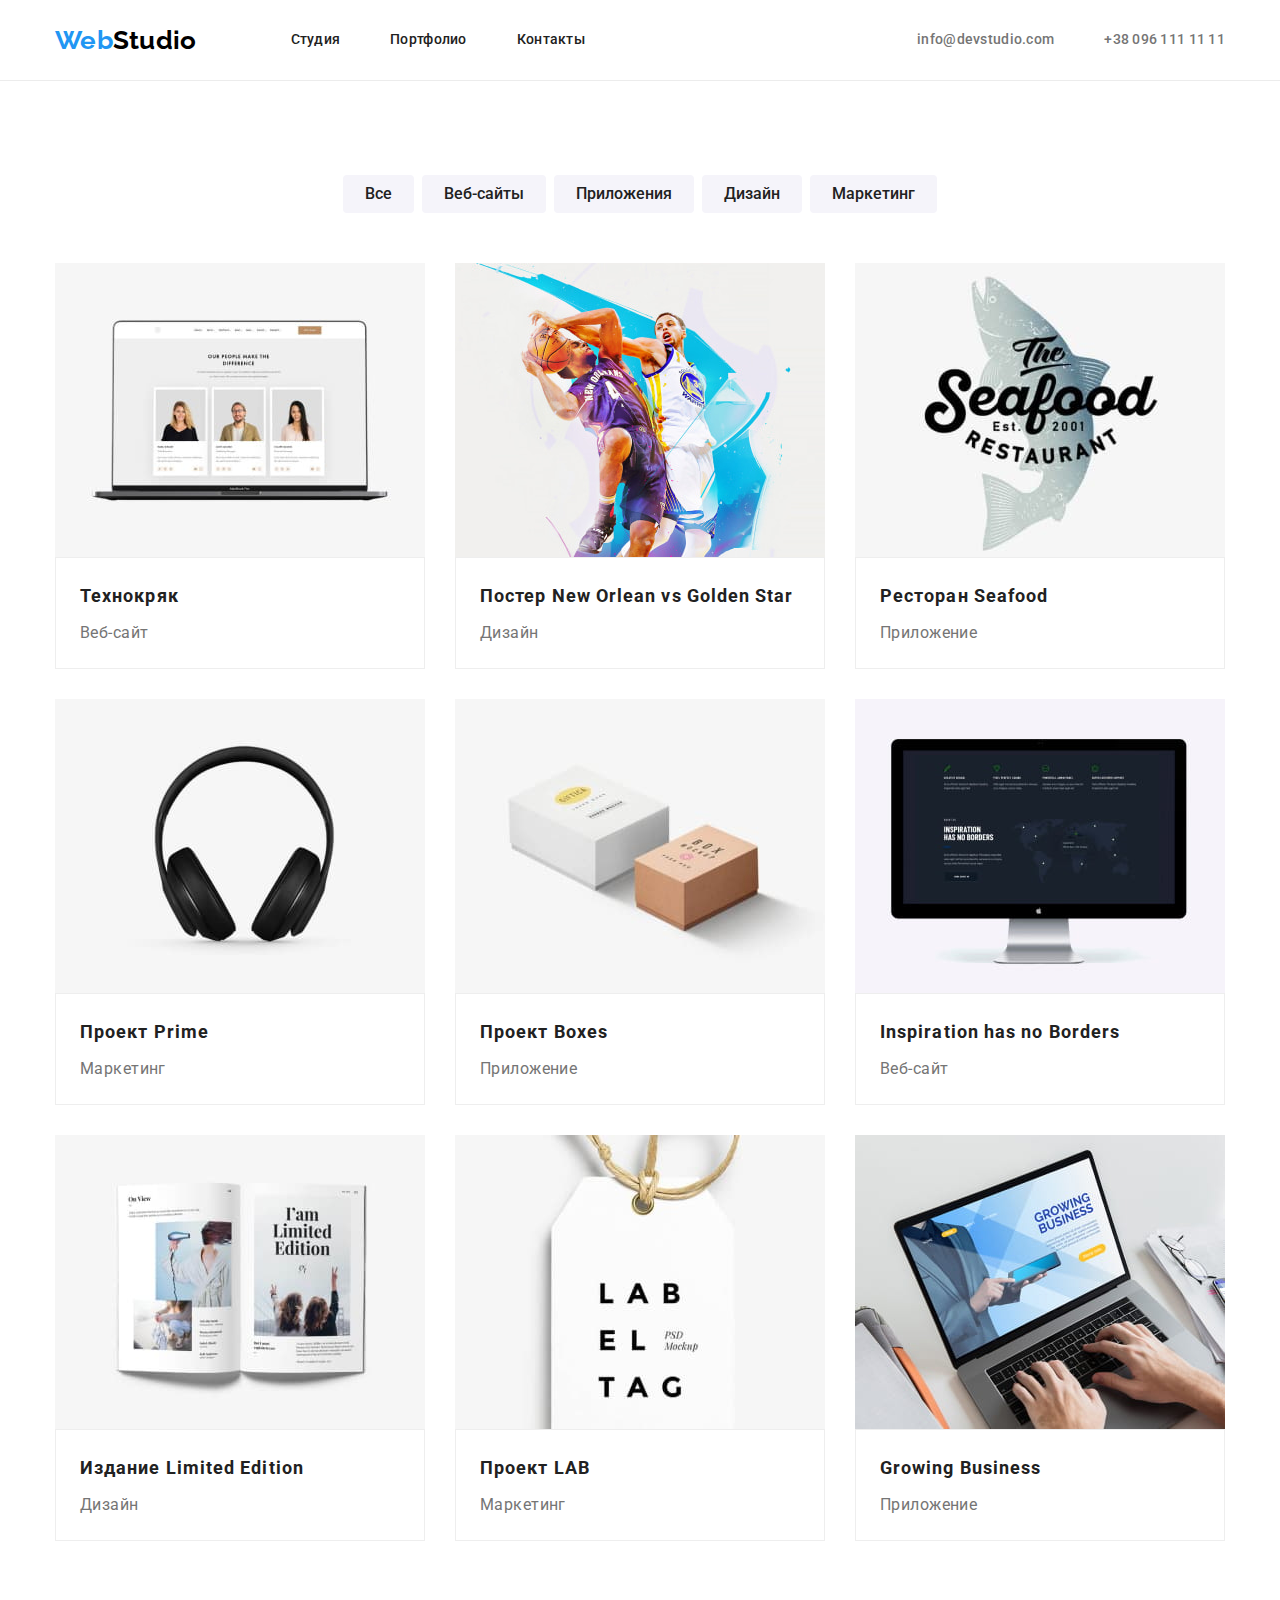
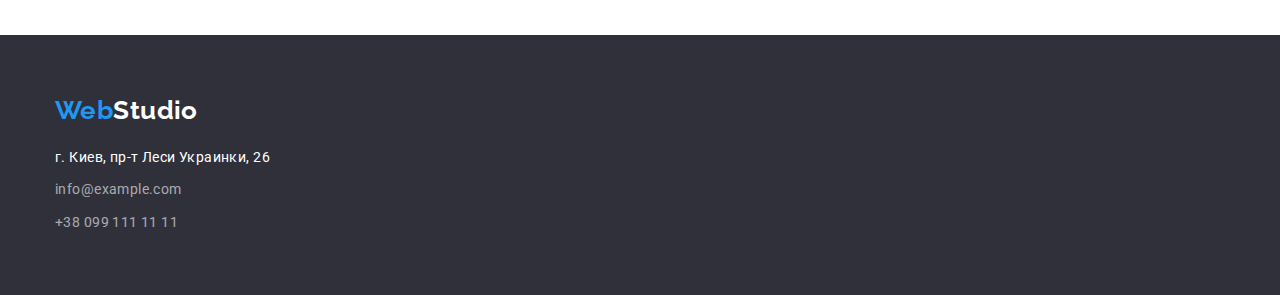
==== portfolio.html @ 49dc8cf2 "Initial commit" ====
<!DOCTYPE html>
<html lang="ru">
  <head>
    <meta charset="UTF-8" />
    <meta http-equiv="X-UA-Compatible" content="IE=edge" />
    <meta name="viewport" content="width=device-width, initial-scale=1.0" />
    <title>Portfolio</title>
    <link rel="stylesheet" href="./css/modern-normalise.css" />
    <link rel="stylesheet" href="./css/styles.css" />
    <link rel="preconnect" href="https://fonts.googleapis.com" />
    <link rel="preconnect" href="https://fonts.gstatic.com" crossorigin />
    <link
      href="https://fonts.googleapis.com/css2?family=Roboto:wght@400;500;700;900&display=swap"
      rel="stylesheet"
    />
    <link
      href="https://fonts.googleapis.com/css2?family=Raleway:wght@700&display=swap"
      rel="stylesheet"
    />
  </head>
  <body>
    <header class="header">
      <div class="container header-container">
        <nav class="nav">
          <a href="./index.html" class="link logo"
            >Web<span class="logo-black">Studio</span></a
          >
          <ul class="list nav-list">
            <li class="nav-item">
              <a href="./index.html" class="link nav-link">Студия</a>
            </li>
            <li class="nav-item">
              <a href="./portfolio.html" class="link nav-link">Портфолио</a>
            </li>
            <li class="nav-item">
              <a href="#address" class="link nav-link">Контакты</a>
            </li>
          </ul>
        </nav>
        <ul class="list contact-info-header">
          <li class="contact-item">
            <a href="mailto:info@devstudio.com" class="link contact-link"
              >info@devstudio.com</a
            >
          </li>
          <li class="contact-item">
            <a href="tel:+380961111111" class="link contact-link"
              >+38 096 111 11 11</a
            >
          </li>
        </ul>
      </div>
    </header>
    <main>
      <section class="section projects">
        <div class="container project-container">
          <h1 class="hidden-title">Наши проекты</h1>
          <ul class="list filter-list">
            <li><button type="button" class="filter-btn">Все</button></li>
            <li><button type="button" class="filter-btn">Веб-сайты</button></li>
            <li>
              <button type="button" class="filter-btn">Приложения</button>
            </li>
            <li><button type="button" class="filter-btn">Дизайн</button></li>
            <li><button type="button" class="filter-btn">Маркетинг</button></li>
          </ul>
          <ul class="card-set list project-list ">
            <li class="project-item">
              <a class="link project-link" href="">
                <img src="./image/porf1.jpg" alt="" width="370" />
                <div class="project-text">
                  <h2 class="project-title">Технокряк</h2>
                  <p class="project-type">Веб-сайт</p>
                </div>
              </a>
            </li>
            <li class="project-item">
              <a class="link project-link" href="">
                <img src="./image/porf2.jpg" alt="" width="370" />
                <div class="project-text">
                  <h2 class="project-title">
                    Постер New Orlean vs Golden Star
                  </h2>
                  <p class="project-type">Дизайн</p>
                </div>
              </a>
            </li>
            <li class="project-item">
              <a class="link project-link" href="">
                <img src="./image/porf3.jpg" alt="" width="370" />
                <div class="project-text">
                  <h2 class="project-title">Ресторан Seafood</h2>
                  <p class="project-type">Приложение</p>
                </div>
              </a>
            </li>
            <li class="project-item">
              <a class="link project-link" href="">
                <img src="./image/porf4.jpg" alt="" width="370" />
                <div class="project-text">
                  <h2 class="project-title">Проект Prime</h2>
                  <p class="project-type">Маркетинг</p>
                </div>
              </a>
            </li>
            <li class="project-item">
              <a class="link project-link" href="">
                <img src="./image/porf5.jpg" alt="" width="370" />
                <div class="project-text">
                  <h2 class="project-title">Проект Boxes</h2>
                  <p class="project-type">Приложение</p>
                </div>
              </a>
            </li>
            <li class="project-item">
              <a class="link project-link" href="">
                <img src="./image/porf6.jpg" alt="" width="370" />
                <div class="project-text">
                  <h2 class="project-title">Inspiration has no Borders</h2>
                  <p class="project-type">Веб-сайт</p>
                </div>
              </a>
            </li>
            <li class="project-item">
              <a class="link project-link" href="">
                <img src="./image/porf7.jpg" alt="" width="370" />
                <div class="project-text">
                  <h2 class="project-title">Издание Limited Edition</h2>
                  <p class="project-type">Дизайн</p>
                </div>
              </a>
            </li>
            <li class="project-item">
              <a class="link project-link" href="">
                <img src="./image/porf8.jpg" alt="" width="370" />
                <div class="project-text">
                  <h2 class="project-title">Проект LAB</h2>
                  <p class="project-type">Маркетинг</p>
                </div>
              </a>
            </li>
            <li class="project-item">
              <a class="link project-link" href="">
                <img src="./image/porf9.jpg" alt="" width="370" />
                <div class="project-text">
                  <h2 class="project-title">Growing Business</h2>
                  <p class="project-type">Приложение</p>
                </div>
              </a>
            </li>
          </ul>
        </div>
      </section>
    </main>
    <footer class="footer">
      <div class="footer-container container">
        <a class="link logo logo-footer" href="/"
          >Web<span class="logo-white">Studio</span></a
        >
        <address class="address" id="address">
          <ul class="list address-list">
            <li class="address-item">
              <a
                class="link address-link map-address"
                href="https://goo.gl/maps/3LtNG3wYuNu2vfbj9"
                rel="noopener noreferrer nofollow"
                target="_blank"
                >г. Киев, пр-т Леси Украинки, 26</a
              >
            </li>
            <li class="address-item">
              <a class="link address-link" href="mailto:info@example.com">
                info@example.com</a
              >
            </li>
            <li class="address-item">
              <a class="link address-link" href="tel:+380991111111"
                >+38 099 111 11 11</a
              >
            </li>
          </ul>
        </address>
      </div>
    </footer>
  </body>
</html>
---- css/modern-normalise.css ----
/*! modern-normalize v1.1.0 | MIT License | https://github.com/sindresorhus/modern-normalize */

/*
Document
========
*/

/**
Use a better box model (opinionated).
*/

*,
::before,
::after {
	box-sizing: border-box;
}

/**
1. Correct the line height in all browsers.
2. Prevent adjustments of font size after orientation changes in iOS.
3. Use a more readable tab size (opinionated).
*/

html {
	line-height: 1.15; /* 1 */
	-webkit-text-size-adjust: 100%; /* 2 */
	-moz-tab-size: 4; /* 3 */
	tab-size: 4; /* 3 */
}

/*
Sections
========
*/

/**
1. Remove the margin in all browsers.
2. Improve consistency of default fonts in all browsers. (https://github.com/sindresorhus/modern-normalize/issues/3)
*/

body {
	margin: 0; /* 1 */
	font-family:
		system-ui,
		-apple-system, /* Firefox supports this but not yet `system-ui` */
		'Segoe UI',
		Roboto,
		Helvetica,
		Arial,
		sans-serif,
		'Apple Color Emoji',
		'Segoe UI Emoji'; /* 2 */
}

/*
Grouping content
================
*/

/**
1. Add the correct height in Firefox.
2. Correct the inheritance of border color in Firefox. (https://bugzilla.mozilla.org/show_bug.cgi?id=190655)
*/

hr {
	height: 0; /* 1 */
	color: inherit; /* 2 */
}

/*
Text-level semantics
====================
*/

/**
Add the correct text decoration in Chrome, Edge, and Safari.
*/

abbr[title] {
	text-decoration: underline dotted;
}

/**
Add the correct font weight in Edge and Safari.
*/

b,
strong {
	font-weight: bolder;
}

/**
1. Improve consistency of default fonts in all browsers. (https://github.com/sindresorhus/modern-normalize/issues/3)
2. Correct the odd 'em' font sizing in all browsers.
*/

code,
kbd,
samp,
pre {
	font-family:
		ui-monospace,
		SFMono-Regular,
		Consolas,
		'Liberation Mono',
		Menlo,
		monospace; /* 1 */
	font-size: 1em; /* 2 */
}

/**
Add the correct font size in all browsers.
*/

small {
	font-size: 80%;
}

/**
Prevent 'sub' and 'sup' elements from affecting the line height in all browsers.
*/

sub,
sup {
	font-size: 75%;
	line-height: 0;
	position: relative;
	vertical-align: baseline;
}

sub {
	bottom: -0.25em;
}

sup {
	top: -0.5em;
}

/*
Tabular data
============
*/

/**
1. Remove text indentation from table contents in Chrome and Safari. (https://bugs.chromium.org/p/chromium/issues/detail?id=999088, https://bugs.webkit.org/show_bug.cgi?id=201297)
2. Correct table border color inheritance in Chrome and Safari. (https://bugs.chromium.org/p/chromium/issues/detail?id=935729, https://bugs.webkit.org/show_bug.cgi?id=195016)
*/

table {
	text-indent: 0; /* 1 */
	border-color: inherit; /* 2 */
}

/*
Forms
=====
*/

/**
1. Change the font styles in all browsers.
2. Remove the margin in Firefox and Safari.
*/

button,
input,
optgroup,
select,
textarea {
	font-family: inherit; /* 1 */
	font-size: 100%; /* 1 */
	line-height: 1.15; /* 1 */
	margin: 0; /* 2 */
}

/**
Remove the inheritance of text transform in Edge and Firefox.
*/

button,
select {
	text-transform: none;
}

/**
Correct the inability to style clickable types in iOS and Safari.
*/

button,
[type='button'],
[type='reset'],
[type='submit'] {
	-webkit-appearance: button;
}

/**
Remove the inner border and padding in Firefox.
*/

::-moz-focus-inner {
	border-style: none;
	padding: 0;
}

/**
Restore the focus styles unset by the previous rule.
*/

:-moz-focusring {
	outline: 1px dotted ButtonText;
}

/**
Remove the additional ':invalid' styles in Firefox.
See: https://github.com/mozilla/gecko-dev/blob/2f9eacd9d3d995c937b4251a5557d95d494c9be1/layout/style/res/forms.css#L728-L737
*/

:-moz-ui-invalid {
	box-shadow: none;
}

/**
Remove the padding so developers are not caught out when they zero out 'fieldset' elements in all browsers.
*/

legend {
	padding: 0;
}

/**
Add the correct vertical alignment in Chrome and Firefox.
*/

progress {
	vertical-align: baseline;
}

/**
Correct the cursor style of increment and decrement buttons in Safari.
*/

::-webkit-inner-spin-button,
::-webkit-outer-spin-button {
	height: auto;
}

/**
1. Correct the odd appearance in Chrome and Safari.
2. Correct the outline style in Safari.
*/

[type='search'] {
	-webkit-appearance: textfield; /* 1 */
	outline-offset: -2px; /* 2 */
}

/**
Remove the inner padding in Chrome and Safari on macOS.
*/

::-webkit-search-decoration {
	-webkit-appearance: none;
}

/**
1. Correct the inability to style clickable types in iOS and Safari.
2. Change font properties to 'inherit' in Safari.
*/

::-webkit-file-upload-button {
	-webkit-appearance: button; /* 1 */
	font: inherit; /* 2 */
}

/*
Interactive
===========
*/

/*
Add the correct display in Chrome and Safari.
*/

summary {
	display: list-item;
}
---- css/styles.css ----
:root {
  --brand-color: #2196f3;
  --black-color: #212121;
  --background: #2f303a;
  --grey-color: #757575;
  --white-color: #fff;
  --total-black: black;
  --transp-white: rgba(255, 255, 255, 0.6);
  --white-bgrnd: #f5f4fa;
  --border: #ececec;
  --portfolio-border: #eee;
}
body {
  color: var(--grey-color);
  font-family: "Roboto", sans-serif;
  font-size: 14px;
  line-height: 1.71;
  letter-spacing: 0.03em;
}

h1,
h2,
h3,
h4,
p {
  margin: 0;
}

ul,
ol {
  padding: 0;
  margin: 0;
}
img {
  display: block;
  width: 100%;
  height: auto;
}
.link {
  text-decoration: none;
  color: currentColor;
}
.list {
  list-style-type: none;
}
header {
  font-style: normal;
  font-weight: 500;
  line-height: 1.14;
  letter-spacing: 0.02em;
  border-bottom: 1px solid var(--border);
}
.logo {
  display: block;

  color: var(--brand-color);

  font-family: "Raleway";
  font-weight: 700;
  font-size: 26px;
  line-height: 1.19;
}

.logo-black {
  color: var(--total-black);
}
.logo-white {
  color: var(--white-color);
}

.nav-link {
  color: var(--black-color);
}

.nav-link:hover {
  color: var(--brand-color);
}

.contact-link:hover {
  color: var(--brand-color);
}

.hero {
  padding-top: 200px;
  padding-bottom: 200px;
  background: var(--background);
}
.hero-title {
  color: var(--white-color);
  text-align: center;
  font-weight: 900;
  font-size: 44px;
  line-height: 1.36;
  letter-spacing: 0.06em;
  text-transform: uppercase;
  margin-bottom: 30px;
}

.order-btn {
  display: block;
  margin-left: auto;
  margin-right: auto;
 

  color: var(--white-color);

  cursor: pointer;
  font-family: "Roboto";
  width: 200px;
  height: 50px;
  background: var(--brand-color);
  box-shadow: 0px 4px 4px rgba(0, 0, 0, 0.15);
  border-radius: 4px;
  border: 0;
  font-weight: 700;
  font-size: 16px;
  line-height: 1.87;
  align-items: center;
  text-align: center;
  letter-spacing: 0.06em;
}

.hidden-title {
  position: absolute; 
  width: 1px; 
  height: 1px; 
  margin: -1px; 
  border: 0; 
  padding: 0; 
  white-space: nowrap; 
  clip-path: inset(100%); 
  clip: rect(0 0 0 0); 
  overflow: hidden;
}

.characteristic-title {
  color: var(--black-color);
  font-size: 14px;
  line-height: 1.14;
  text-transform: uppercase;
  margin-bottom: 10px;
}



.section.activity {
  padding-top: 0;
}

.section-title {
  color: var(--black-color);
  text-align: center;
  font-weight: 700;
  font-size: 36px;
  line-height: 1.17;
  margin-bottom: 50px;
}

.team-img {
  margin-bottom: 30px;
}

.team-item {
  padding-bottom: 30px;
  width: calc((100% - 90px) / 4);
  text-align: center;

  background-color: var(--white-color);

  box-shadow: 0px 1px 3px rgba(0, 0, 0, 0.12), 0px 1px 1px rgba(0, 0, 0, 0.14),
    0px 2px 1px rgba(0, 0, 0, 0.2);
  border-radius: 0px 0px 4px 4px;
}
.team-name {

  margin-bottom: 10px;
  color: var(--black-color);

  font-weight: 500;
  font-size: 16px;
  line-height: 1.18;
}

.team-role {

  font-size: 16px;
  line-height: 1.18;
}

.footer {
  background: var(--background);
  padding-top: 60px;
  padding-bottom: 60px;
}

.address-link {
  color: var(--transp-white);
}


.filter-list {
  display: flex;
  justify-content: center;
  gap: 8px;
  margin-bottom: 50px;
}

.card-set {
  display: flex;
  flex-wrap: wrap;
  gap: 30px;
}

.filter-btn {
  padding: 6px 22px;
  color: var(--black-color);
  background: #f5f4fa;

  cursor: pointer;
  font-weight: 500;
  font-size: 16px;
  line-height: 1.62;
  text-align: center;
  border-radius: 4px;
  border: 0;
  font-family: "Roboto";
}
.filter-btn:hover,
.filter-btn:focus {
  color: var(--white-color);
  background-color: var(--brand-color);
}

.project-title {
  margin-bottom: 4px;
  color: var(--black-color);

  font-weight: 700;
  font-size: 18px;
  line-height: 2;
  letter-spacing: 0.06em;
}
.project-type {
 
  font-size: 16px;
  line-height: 1.87;
}

.logo-footer {
  margin-bottom: 20px;
}

address {
  font-style: normal;
}

.map-address {
  color: var(--white-color);
}


.characteristic-item {
  width: calc((100% - 90px) / 4);
}



.team {
  background-color: var(--white-bgrnd);
}

.team-list {
  margin-top: 50px;
}

.nav-list {
  display: flex;
  align-items: center;
  gap: 50px;
}
.nav {
  display: flex;
  align-items: center;
  gap: 94px;
}
.contact-info-header {
  display: flex;
  align-items: center;
  gap: 50px;
  margin-left: auto;
}

.container {
  width: 1200px;
  padding-right: 15px;
  padding-left: 15px;
  margin-left: auto;
  margin-right: auto;
}
.header-container {
  display: flex;
  align-items: center;
}
.nav-link {
  display: block;
  padding-top: 32px;
  padding-bottom: 32px;
}
.contact-link {
  display: block;
  padding-bottom: 32px;
  padding-top: 32px;
}


.address-list {
  display: flex;
  flex-direction: column;
  gap: 9px;
}
.project-text {
  background: var(--white-color);
  border: 1px solid var(--portfolio-border);
  padding: 20px 24px;
}

.section {
  padding-top: 94px;
  padding-bottom: 94px;
}
.activity-item {
  width: calc((100% - 60px) / 3);
}

.project-item{
  width: ((100% - 90px) / 3);
}

.card-item {
  flex-basis: calc((100% - 90px) / 3) ;
}
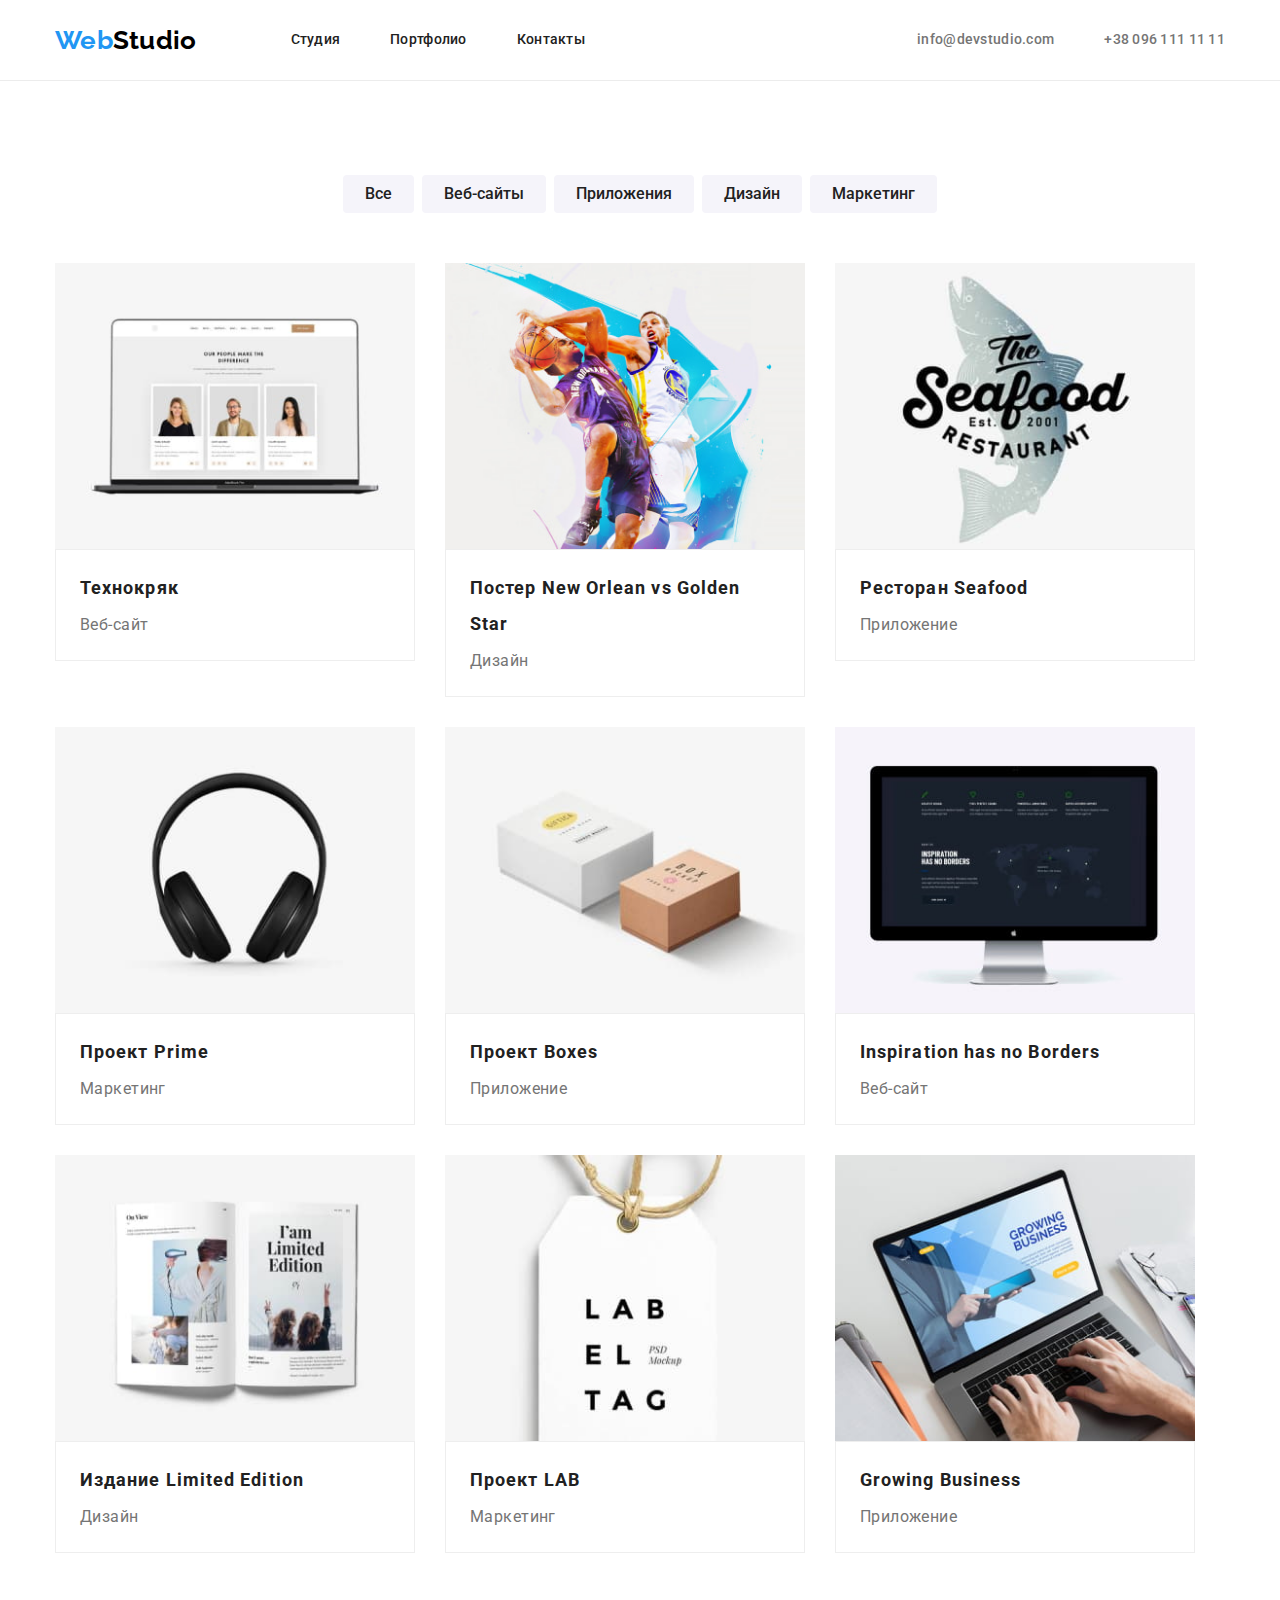
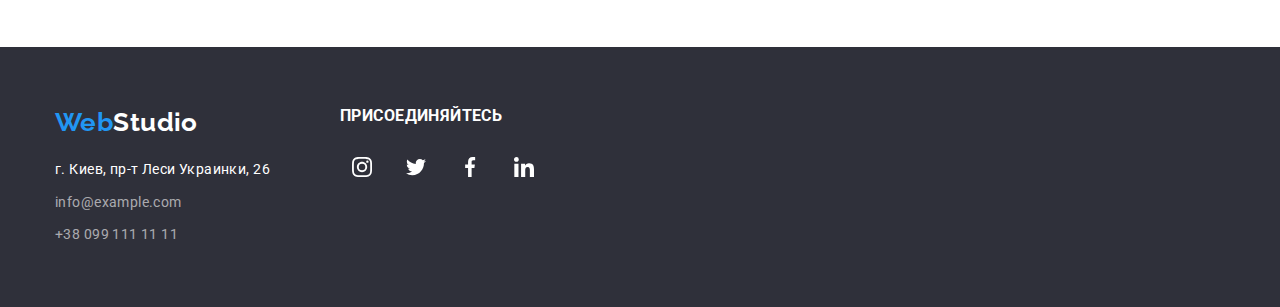
==== commit aa6ed727: "attempt1" ====
--- a/portfolio.html
+++ b/portfolio.html
@@ -154,32 +154,67 @@
     </main>
     <footer class="footer">
       <div class="footer-container container">
-        <a class="link logo logo-footer" href="/"
-          >Web<span class="logo-white">Studio</span></a
-        >
-        <address class="address" id="address">
-          <ul class="list address-list">
-            <li class="address-item">
-              <a
-                class="link address-link map-address"
-                href="https://goo.gl/maps/3LtNG3wYuNu2vfbj9"
-                rel="noopener noreferrer nofollow"
-                target="_blank"
-                >г. Киев, пр-т Леси Украинки, 26</a
-              >
-            </li>
-            <li class="address-item">
-              <a class="link address-link" href="mailto:info@example.com">
-                info@example.com</a
-              >
-            </li>
-            <li class="address-item">
-              <a class="link address-link" href="tel:+380991111111"
-                >+38 099 111 11 11</a
-              >
-            </li>
-          </ul>
-        </address>
+        <div class="nav-footer">
+          <a class="link logo logo-footer" href="/"
+            >Web<span class="logo-white">Studio</span></a
+          >
+          <address class="address" id="address">
+            <ul class="list address-list">
+              <li class="address-item">
+                <a
+                  class="link address-link map-address"
+                  href="https://goo.gl/maps/3LtNG3wYuNu2vfbj9"
+                  rel="noopener noreferrer nofollow"
+                  target="_blank"
+                  >г. Киев, пр-т Леси Украинки, 26</a
+                >
+              </li>
+              <li class="address-item">
+                <a class="link address-link" href="mailto:info@example.com">
+                  info@example.com</a
+                >
+              </li>
+              <li class="address-item">
+                <a class="link address-link" href="tel:+380991111111"
+                  >+38 099 111 11 11</a
+                >
+              </li>
+            </ul>
+          </address>
+        </div>
+        <div class="footer-soc-media">
+          <h3 class="soc-media-title">ПРИСОЕДИНЯЙТЕСЬ</h3>
+          <ul class="soc-media-list list">
+            <li class="soc-media">
+              <a href="" class="media-link">
+                <svg class="soc-media-icon-footer" width="20" height="20">
+                  <use href="./image/symbol-defs.svg#icon-instagram-2"></use>
+                </svg>
+              </a>
+            </li>
+            <li class="soc-media">
+              <a href="" class="media-link">
+                <svg class="soc-media-icon-footer" width="20" height="20">
+                  <use href="./image/symbol-defs.svg#icon-twitter-1"></use>
+                </svg>
+              </a>
+            </li>
+            <li class="soc-media">
+              <a href="" class="media-link">
+                <svg class="soc-media-icon-footer" width="20" height="20">
+                  <use href="./image/symbol-defs.svg#icon-facebook-1"></use>
+                </svg>
+              </a>
+            </li>
+            <li class="soc-media">
+              <a href="" class="media-link">
+                <svg class="soc-media-icon-footer" width="20" height="20">
+                  <use href="./image/symbol-defs.svg#icon-linkedin-1"></use>
+                </svg>
+              </a>
+            </li>
+          </ul>
+        </div>
       </div>
     </footer>
   </body>
--- a/css/styles.css
+++ b/css/styles.css
@@ -9,6 +9,8 @@
   --white-bgrnd: #f5f4fa;
   --border: #ececec;
   --portfolio-border: #eee;
+  --icon-color: #afb1b8;
+  --hero-shadow: rgba(47, 48, 58, 0.4);
 }
 body {
   color: var(--grey-color);
@@ -83,8 +85,13 @@
 .hero {
   padding-top: 200px;
   padding-bottom: 200px;
-  background: var(--background);
-}
+  background-image: linear-gradient(to right, var(--hero-shadow), var(--hero-shadow)),
+  url(/image/Img\ \(17\)\ \(1\).jpg);
+background-repeat: no-repeat;
+background-position: center;
+background-size: cover;
+}
+
 .hero-title {
   color: var(--white-color);
   text-align: center;
@@ -100,7 +107,6 @@
   display: block;
   margin-left: auto;
   margin-right: auto;
- 
 
   color: var(--white-color);
 
@@ -121,15 +127,15 @@
 }
 
 .hidden-title {
-  position: absolute; 
-  width: 1px; 
-  height: 1px; 
-  margin: -1px; 
-  border: 0; 
-  padding: 0; 
-  white-space: nowrap; 
-  clip-path: inset(100%); 
-  clip: rect(0 0 0 0); 
+  position: absolute;
+  width: 1px;
+  height: 1px;
+  margin: -1px;
+  border: 0;
+  padding: 0;
+  white-space: nowrap;
+  clip-path: inset(100%);
+  clip: rect(0 0 0 0);
   overflow: hidden;
 }
 
@@ -140,8 +146,6 @@
   text-transform: uppercase;
   margin-bottom: 10px;
 }
-
-
 
 .section.activity {
   padding-top: 0;
@@ -172,7 +176,6 @@
   border-radius: 0px 0px 4px 4px;
 }
 .team-name {
-
   margin-bottom: 10px;
   color: var(--black-color);
 
@@ -182,7 +185,7 @@
 }
 
 .team-role {
-
+  margin-bottom: 16px;
   font-size: 16px;
   line-height: 1.18;
 }
@@ -196,7 +199,6 @@
 .address-link {
   color: var(--transp-white);
 }
-
 
 .filter-list {
   display: flex;
@@ -241,7 +243,6 @@
   letter-spacing: 0.06em;
 }
 .project-type {
- 
   font-size: 16px;
   line-height: 1.87;
 }
@@ -258,12 +259,9 @@
   color: var(--white-color);
 }
 
-
 .characteristic-item {
   width: calc((100% - 90px) / 4);
 }
-
-
 
 .team {
   background-color: var(--white-bgrnd);
@@ -307,11 +305,12 @@
   padding-bottom: 32px;
 }
 .contact-link {
-  display: block;
+  display: flex;
+  align-items: center;
+  gap: 10px;
   padding-bottom: 32px;
   padding-top: 32px;
 }
-
 
 .address-list {
   display: flex;
@@ -332,10 +331,105 @@
   width: calc((100% - 60px) / 3);
 }
 
-.project-item{
-  width: ((100% - 90px) / 3);
-}
+.project-item {
+  width: calc((100% - 90px) / 3);}
 
 .card-item {
-  flex-basis: calc((100% - 90px) / 3) ;
-}+  flex-basis: calc((100% - 90px) / 3);}
+
+.project-item:hover,
+.project-item:focus {
+  box-shadow: 0px 1px 1px rgba(0, 0, 0, 0.12), 0px 4px 4px rgba(0, 0, 0, 0.06),
+    1px 4px 6px rgba(0, 0, 0, 0.16);
+}
+
+.contact-icon {
+  fill: currentColor;
+  align-self: center;
+}
+.contact-icon:hover,
+.contact-icon:focus {
+  color: var(--brand-color);
+}
+.characteristic-img-container {
+  display: flex;
+  justify-content: center;
+  padding-top: 25px;
+  padding-bottom: 25px;
+  margin-bottom: 30px;
+
+  background-color: var(--white-bgrnd);
+}
+.characteristic-img {
+  align-self: center;
+}
+
+.team-media {
+  display: flex;
+  justify-content: center;
+  gap: 10px;
+}
+
+.soc-media {
+  padding: 12px 12px;
+}
+
+.soc-media:hover,
+.soc-media:focus {
+  border-radius: 50%;
+  height: 44px;
+  width: 44px;
+  background-color: var(--brand-color);
+}
+
+.soc-media-icon {
+  fill: currentColor;
+  align-self: center;
+}
+.soc-media-icon:hover,
+.soc-media-icon:focus {
+  fill: var(--white-color);
+}
+.client-link {
+  display: flex;
+  align-self: center;
+  justify-content: center;
+  padding: 16px 32px;
+  border: 1px solid var(--icon-color);
+  border-radius: 4px;
+}
+.clients-item {
+  width: calc((100% - 150px) / 6);
+}
+.client-logo {
+  fill: currentColor;
+}
+.client-link:hover,
+.client-link:focus {
+  border-color: var(--brand-color);
+  color: var(--brand-color);
+}
+
+.footer-container {
+  display: flex;
+}
+
+.soc-media-icon-footer {
+  fill: var(--white-color);
+}
+.nav-footer {
+  margin-right: 70px;
+}
+.soc-media-list {
+  display: flex;
+  justify-content: center;
+  gap: 10px;
+}
+
+.soc-media-title {
+  margin-bottom: 20px;
+  color: var(--white-color);
+  font-weight: 700;
+  line-height: 1.14;
+  text-transform: uppercase;
+}
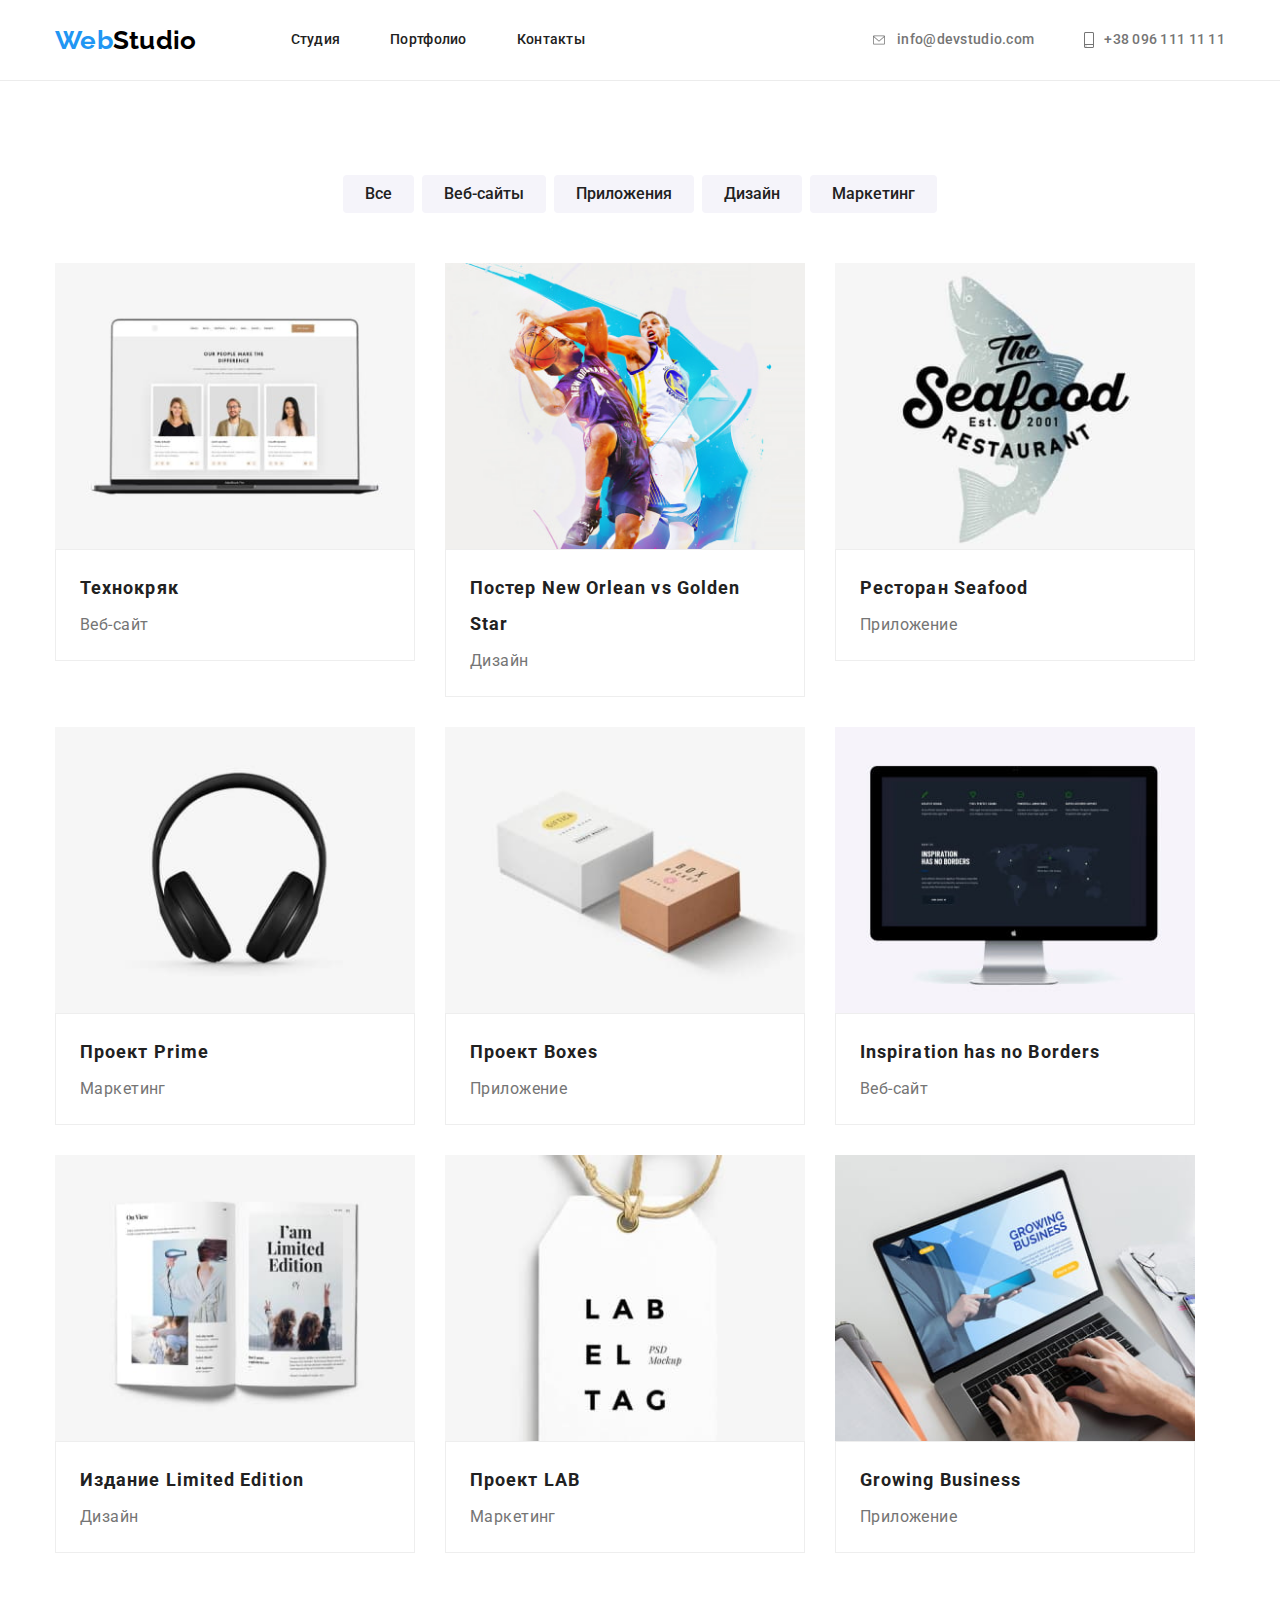
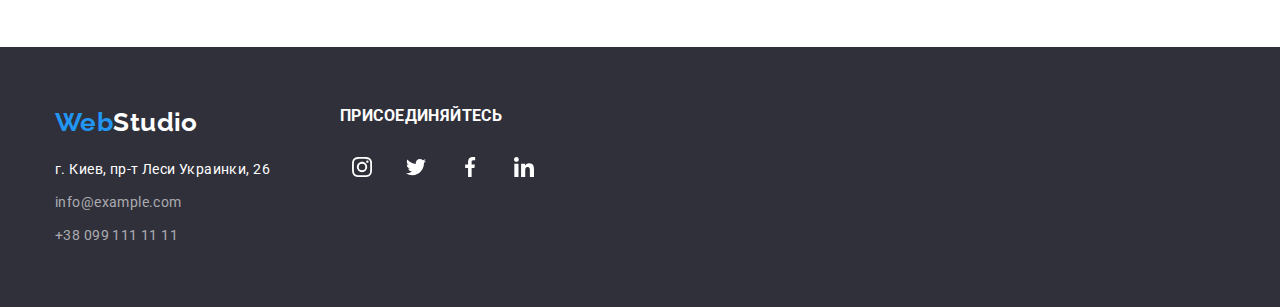
==== commit 2d0e05c8: "Update portfolio.html" ====
--- a/portfolio.html
+++ b/portfolio.html
@@ -40,12 +40,13 @@
         <ul class="list contact-info-header">
           <li class="contact-item">
             <a href="mailto:info@devstudio.com" class="link contact-link"
-              >info@devstudio.com</a
-            >
+              ><svg class="contact-icon" width="16" height="12">
+                <use href="./image/symbol-defs.svg#icon-envelope"></use></svg      >info@devstudio.com</a>
           </li>
           <li class="contact-item">
             <a href="tel:+380961111111" class="link contact-link"
-              >+38 096 111 11 11</a
+              ><svg class="contact-icon" width="10" height="16">
+                <use href="./image/symbol-defs.svg#icon-smartphone"></use></svg              >+38 096 111 11 11</a
             >
           </li>
         </ul>
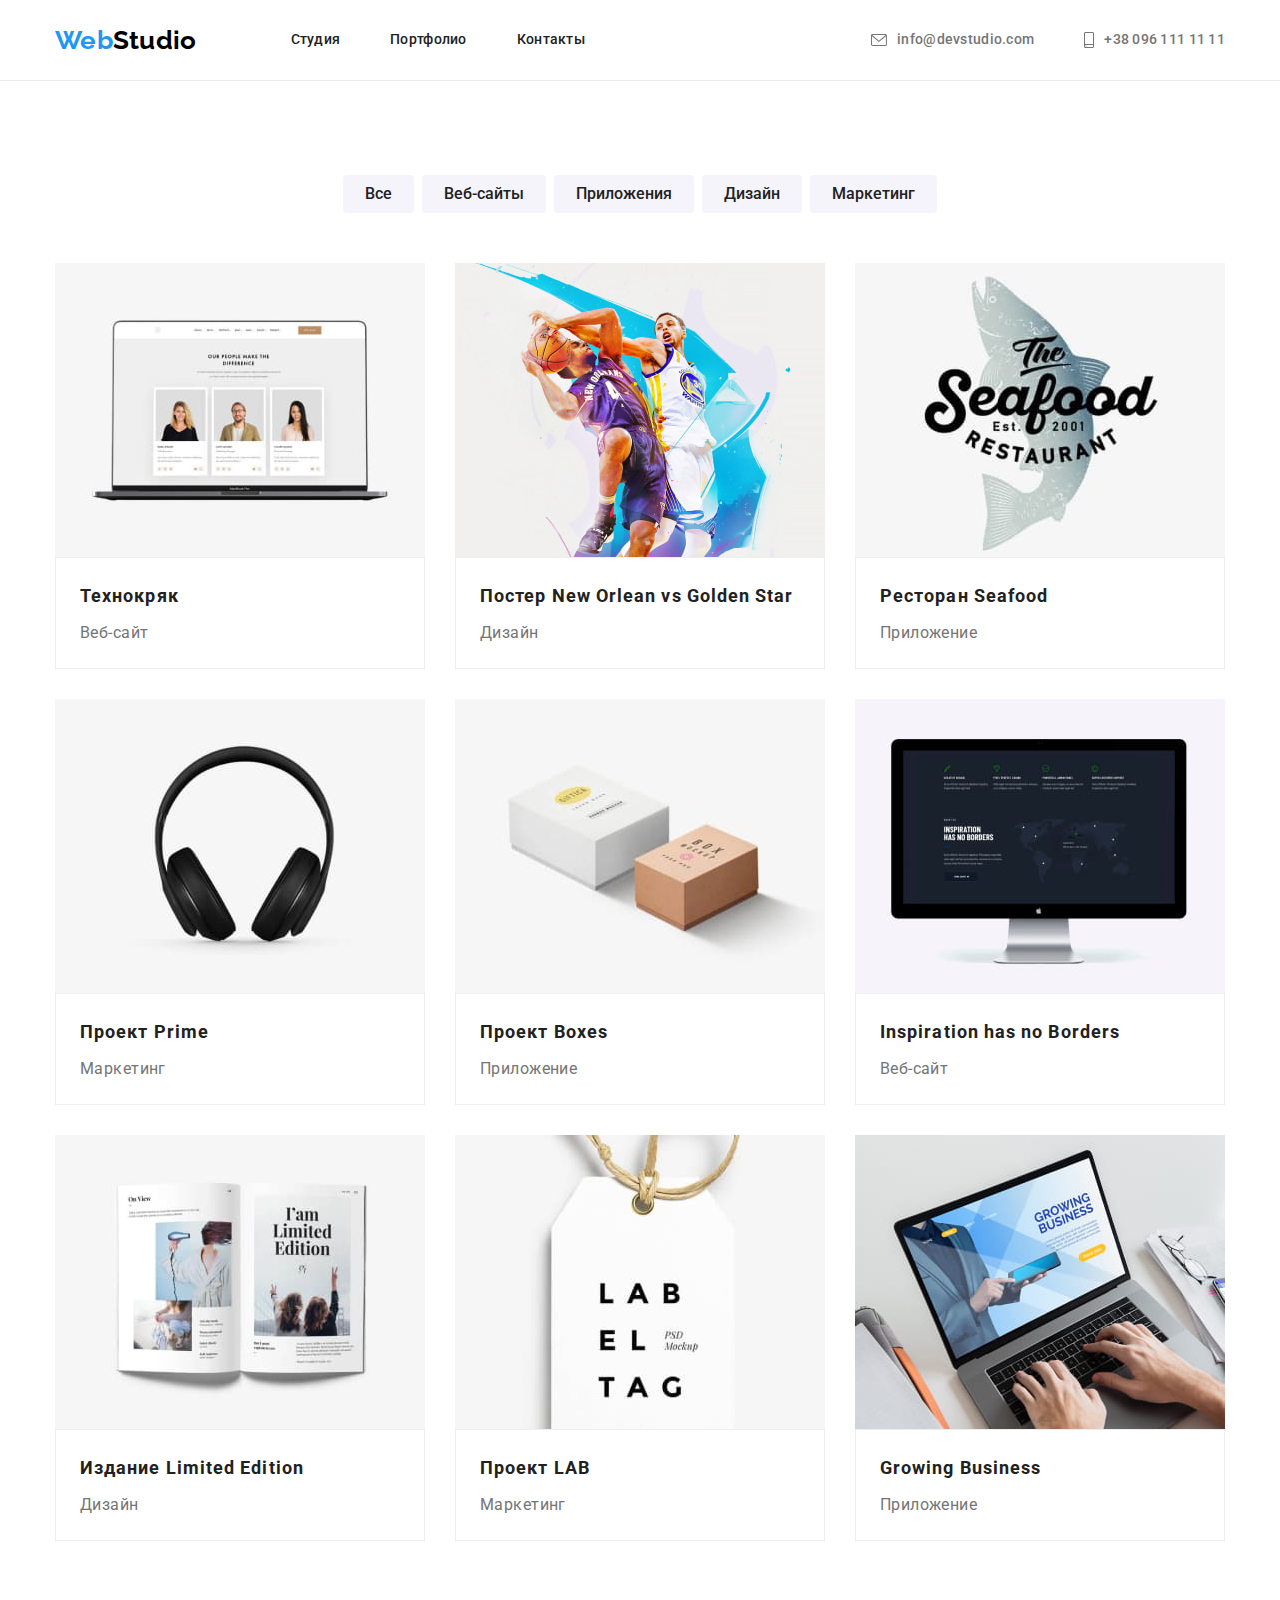
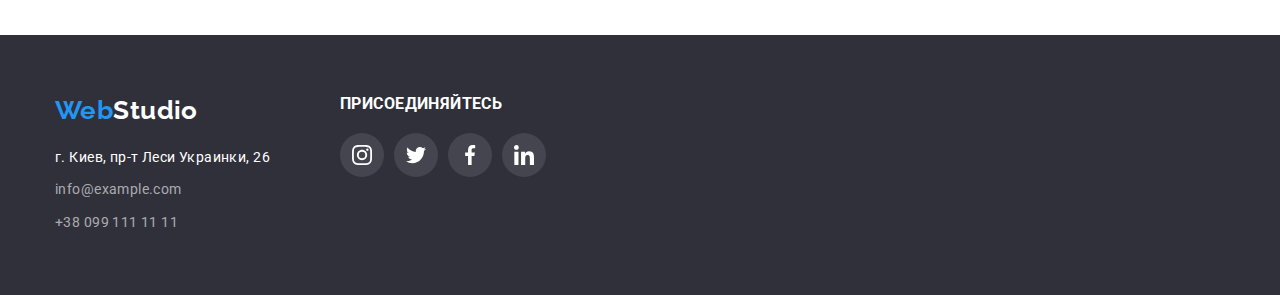
==== commit 63893a7e: "attempt 2-21-07" ====
--- a/portfolio.html
+++ b/portfolio.html
@@ -185,31 +185,31 @@
         </div>
         <div class="footer-soc-media">
           <h3 class="soc-media-title">ПРИСОЕДИНЯЙТЕСЬ</h3>
-          <ul class="soc-media-list list">
-            <li class="soc-media">
-              <a href="" class="media-link">
-                <svg class="soc-media-icon-footer" width="20" height="20">
+          <ul class="list soc-media">
+            <li class="soc-item">
+              <a href="" class="link soc-link">
+                <svg class="soc-media-icon" width="20" height="20">
                   <use href="./image/symbol-defs.svg#icon-instagram-2"></use>
                 </svg>
               </a>
             </li>
-            <li class="soc-media">
-              <a href="" class="media-link">
-                <svg class="soc-media-icon-footer" width="20" height="20">
+            <li class="soc-item">
+              <a href="" class="link soc-link">
+                <svg class="soc-media-icon" width="20" height="20">
                   <use href="./image/symbol-defs.svg#icon-twitter-1"></use>
                 </svg>
               </a>
             </li>
-            <li class="soc-media">
-              <a href="" class="media-link">
-                <svg class="soc-media-icon-footer" width="20" height="20">
+            <li class="soc-item">
+              <a href="" class="link soc-link">
+                <svg class="soc-media-icon" width="20" height="20">
                   <use href="./image/symbol-defs.svg#icon-facebook-1"></use>
                 </svg>
               </a>
             </li>
-            <li class="soc-media">
-              <a href="" class="media-link">
-                <svg class="soc-media-icon-footer" width="20" height="20">
+            <li class="soc-item">
+              <a href="" class="link soc-link">
+                <svg class="soc-media-icon" width="20" height="20">
                   <use href="./image/symbol-defs.svg#icon-linkedin-1"></use>
                 </svg>
               </a>
--- a/css/styles.css
+++ b/css/styles.css
@@ -11,6 +11,7 @@
   --portfolio-border: #eee;
   --icon-color: #afb1b8;
   --hero-shadow: rgba(47, 48, 58, 0.4);
+  --icon-background: rgba(255, 255, 255, 0.1);
 }
 body {
   color: var(--grey-color);
@@ -85,11 +86,14 @@
 .hero {
   padding-top: 200px;
   padding-bottom: 200px;
+  max-width: 1600px;
+  margin-left: auto;
+  margin-right: auto;
   background-image: linear-gradient(to right, var(--hero-shadow), var(--hero-shadow)),
-  url(/image/Img\ \(17\)\ \(1\).jpg);
-background-repeat: no-repeat;
-background-position: center;
-background-size: cover;
+  url(../image/hero.jpg);
+  background-repeat: no-repeat;
+  background-position: center;
+  background-size: cover;
 }
 
 .hero-title {
@@ -332,13 +336,18 @@
 }
 
 .project-item {
-  width: calc((100% - 90px) / 3);}
+  width: calc((100% - 60px) / 3);}
 
 .card-item {
   flex-basis: calc((100% - 90px) / 3);}
 
-.project-item:hover,
-.project-item:focus {
+  .project-link{
+    display: flex;
+    flex-direction: column;
+  }
+
+.project-link:hover,
+.project-link:focus {
   box-shadow: 0px 1px 1px rgba(0, 0, 0, 0.12), 0px 4px 4px rgba(0, 0, 0, 0.06),
     1px 4px 6px rgba(0, 0, 0, 0.16);
 }
@@ -357,46 +366,43 @@
   padding-top: 25px;
   padding-bottom: 25px;
   margin-bottom: 30px;
-
+  border-radius: 4px;
   background-color: var(--white-bgrnd);
 }
 .characteristic-img {
   align-self: center;
 }
 
-.team-media {
+.soc-media {
   display: flex;
   justify-content: center;
   gap: 10px;
 }
 
-.soc-media {
-  padding: 12px 12px;
-}
-
-.soc-media:hover,
-.soc-media:focus {
+.soc-link{
+  display: flex;
+  justify-content: center;
+  align-items: center;
+  width: 44px;
+  height: 44px;
   border-radius: 50%;
-  height: 44px;
-  width: 44px;
-  background-color: var(--brand-color);
-}
+  color: var(--icon-color);
+}
+
+
 
 .soc-media-icon {
   fill: currentColor;
-  align-self: center;
-}
-.soc-media-icon:hover,
-.soc-media-icon:focus {
-  fill: var(--white-color);
-}
+}
+
 .client-link {
   display: flex;
   align-self: center;
   justify-content: center;
   padding: 16px 32px;
-  border: 1px solid var(--icon-color);
+  border: 1px solid currentColor;
   border-radius: 4px;
+  color: var(--icon-color);
 }
 .clients-item {
   width: calc((100% - 150px) / 6);
@@ -412,19 +418,13 @@
 
 .footer-container {
   display: flex;
-}
-
-.soc-media-icon-footer {
-  fill: var(--white-color);
-}
-.nav-footer {
-  margin-right: 70px;
-}
-.soc-media-list {
-  display: flex;
-  justify-content: center;
-  gap: 10px;
-}
+  gap: 70px;
+  align-items: baselines;
+}
+
+
+
+
 
 .soc-media-title {
   margin-bottom: 20px;
@@ -433,3 +433,14 @@
   line-height: 1.14;
   text-transform: uppercase;
 }
+
+.footer .soc-link{
+  background-color: var(--icon-background) ;
+  color: var(--white-color);
+}
+
+.soc-link:hover,
+.soc-link:focus {
+  color: var(--white-color);
+  background-color: var(--brand-color);
+}